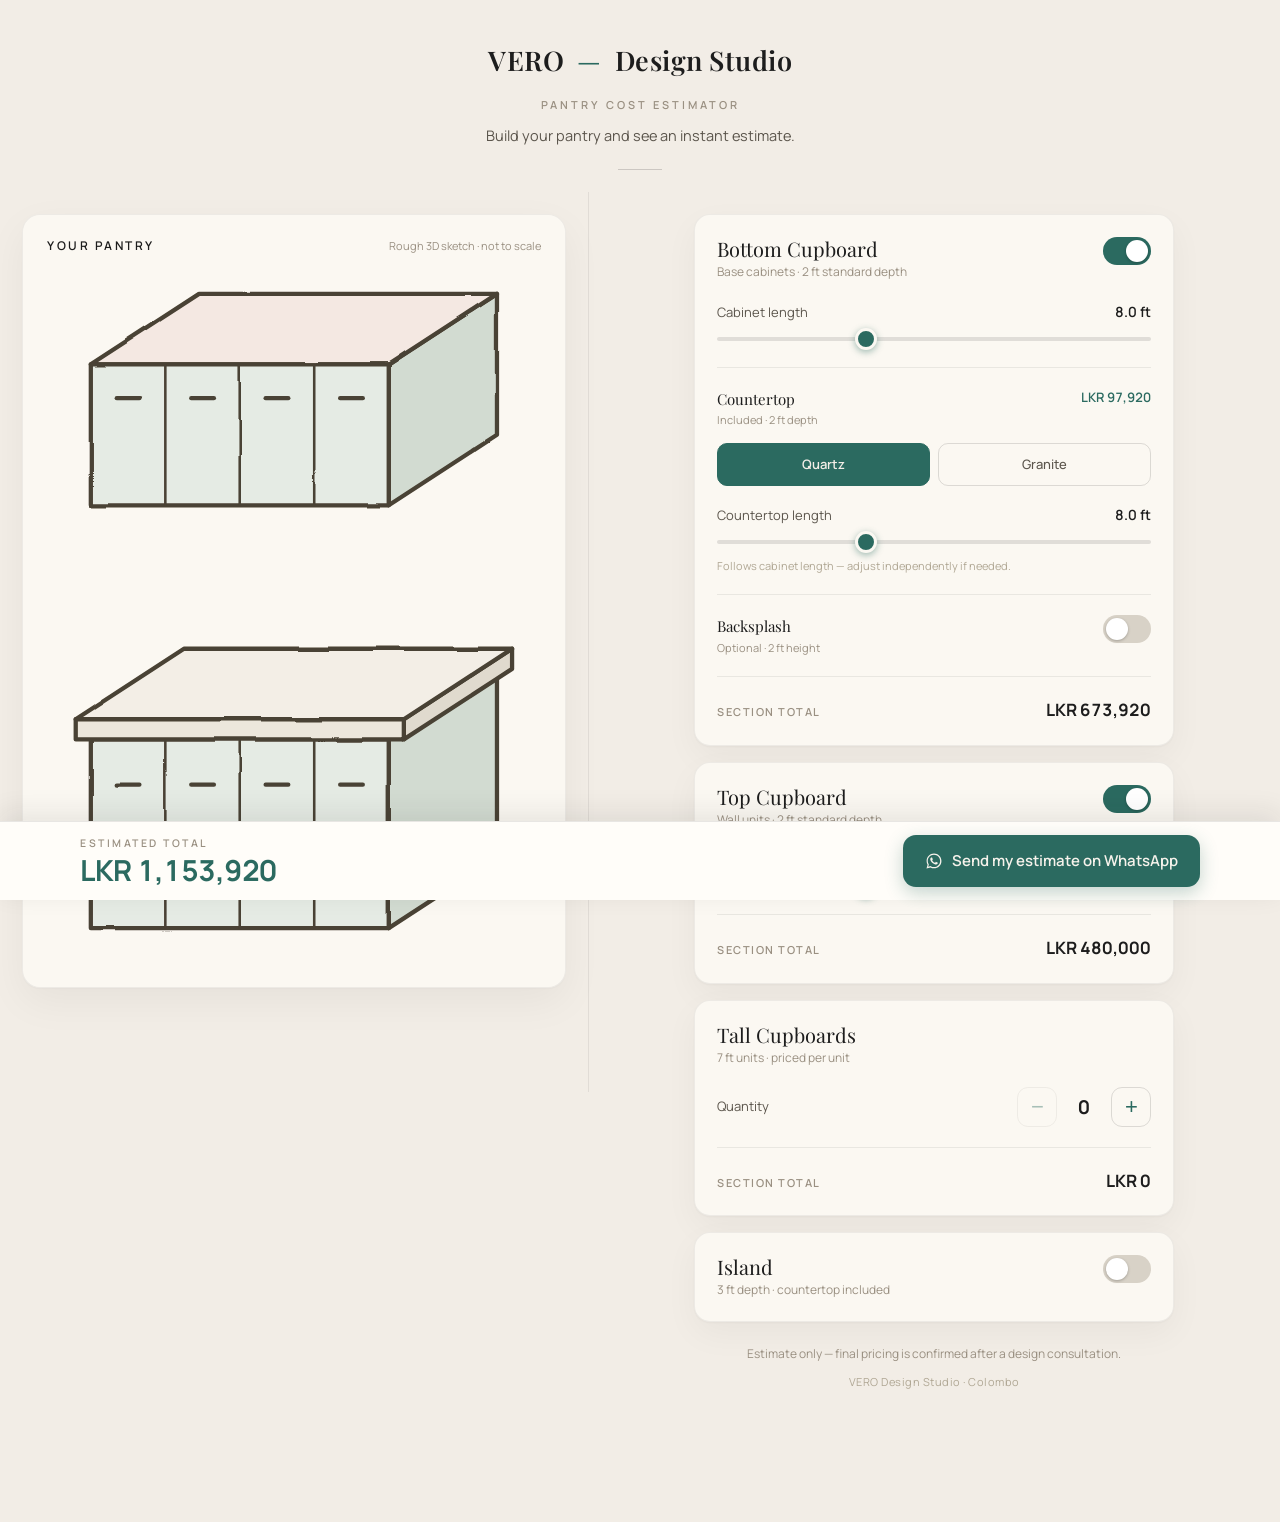
==== calculator-pantry/index.html @ a597f2c3 "Add pantry cost estimator at /calculator-pantry Interactive pantry cost calculator: live 3D sketch p" ====
<!DOCTYPE html>
<html lang="en">
<head>
<meta charset="UTF-8">
<meta name="viewport" content="width=device-width, initial-scale=1, maximum-scale=1">
<title>Pantry Cost Estimator | VERO Design Studio</title>
<meta name="description" content="Build your pantry and get an instant cost estimate from VERO Design Studio — cupboards, countertops, islands and more.">
<!--====================================Analytics tags============================================================= -->
<!-- Google tag (gtag.js) -->
<script async src="https://www.googletagmanager.com/gtag/js?id=G-ZH3P79ZSG1"></script>
<script>
  window.dataLayer = window.dataLayer || [];
  function gtag(){dataLayer.push(arguments);}
  gtag('js', new Date());
  gtag('config', 'G-ZH3P79ZSG1');
</script>
<!--MS Clarity-->
<script type="text/javascript">
    (function(c,l,a,r,i,t,y){
        c[a]=c[a]||function(){(c[a].q=c[a].q||[]).push(arguments)};
        t=l.createElement(r);t.async=1;t.src="https://www.clarity.ms/tag/"+i;
        y=l.getElementsByTagName(r)[0];y.parentNode.insertBefore(t,y);
    })(window, document, "clarity", "script", "x55ze39j1m");
</script>
<!--================================================Analytics tags end==================================================-->
<!-- Meta Pixel Code -->
<script>
!function(f,b,e,v,n,t,s)
{if(f.fbq)return;n=f.fbq=function(){n.callMethod?
n.callMethod.apply(n,arguments):n.queue.push(arguments)};
if(!f._fbq)f._fbq=n;n.push=n;n.loaded=!0;n.version='2.0';
n.queue=[];t=b.createElement(e);t.async=!0;
t.src=v;s=b.getElementsByTagName(e)[0];
s.parentNode.insertBefore(t,s)}(window, document,'script',
'https://connect.facebook.net/en_US/fbevents.js');
fbq('init', '1733209287865139');
fbq('track', 'PageView');
</script>
<noscript><img height="1" width="1" style="display:none"
src="https://www.facebook.com/tr?id=1733209287865139&ev=PageView&noscript=1"
/></noscript>
<!-- End Meta Pixel Code -->
<link rel="icon" type="image/svg+xml" href="../favicon.svg">
<link rel="icon" type="image/png" sizes="32x32" href="../favicon-32.png">
<link rel="apple-touch-icon" href="../apple-touch-icon.png">
<link rel="preconnect" href="https://fonts.googleapis.com">
<link rel="preconnect" href="https://fonts.gstatic.com" crossorigin>
<link href="https://fonts.googleapis.com/css2?family=Playfair+Display:wght@500;600;700&family=Manrope:wght@400;500;600;700&display=swap" rel="stylesheet">
<style>
  :root{
    --bg:#F2EDE6; --card:#FBF8F2; --ink:#1D1D1D;
    --muted:#9A9082; --muted2:#5B554C; --faint:#B0A794;
    --teal:#2B6A60; --teal-deep:#245b52;
    --line:rgba(29,29,29,0.08); --line2:rgba(29,29,29,0.14);
    --serif:'Playfair Display',Georgia,serif; --sans:'Manrope',-apple-system,BlinkMacSystemFont,sans-serif;
  }
  *{box-sizing:border-box;margin:0;padding:0}
  html,body{background:var(--bg);-webkit-font-smoothing:antialiased;text-rendering:optimizeLegibility}
  body{font-family:var(--sans);color:var(--ink);line-height:1.5}
  a{-webkit-tap-highlight-color:transparent}

  /* ---------- header ---------- */
  .vero-brand{text-align:center;padding:40px 20px 22px}
  .vero-brand-mark{font-family:var(--serif);font-size:27px;font-weight:600;letter-spacing:.5px;color:var(--ink)}
  .vero-brand-mark span{color:var(--teal);font-weight:500}
  .vero-eyebrow{font-size:11px;letter-spacing:3px;color:var(--muted);margin-top:16px;text-transform:uppercase;font-weight:600}
  .vero-brand-intro{font-size:14.5px;color:var(--muted2);margin-top:12px;line-height:1.55}
  .vero-brand-rule{width:44px;height:1px;background:rgba(29,29,29,.18);margin:22px auto 0}

  /* ---------- split layout ---------- */
  .vero-split{display:flex;align-items:flex-start}
  .vero-sketch{position:sticky;top:0;height:100vh;width:46%;padding:22px 22px 104px;border-right:1px solid var(--line)}
  .sketch-card{background:var(--card);border:1px solid rgba(29,29,29,.06);border-radius:18px;height:100%;padding:20px;
    box-shadow:0 1px 2px rgba(29,29,29,.03),0 14px 40px rgba(29,29,29,.05);display:flex;flex-direction:column}
  .vero-ctrl{width:54%}
  .vero-ctrl-inner{max-width:520px;margin:0 auto;padding:22px 20px 132px}

  /* ---------- cards ---------- */
  .card{background:var(--card);border:1px solid rgba(29,29,29,.06);border-radius:16px;padding:22px;margin-bottom:16px;
    box-shadow:0 1px 2px rgba(29,29,29,.03),0 12px 34px rgba(29,29,29,.045)}
  .card__head{display:flex;justify-content:space-between;align-items:flex-start;gap:12px}
  .card__title{font-family:var(--serif);font-size:20px;color:var(--ink);line-height:1.15}
  .card__sub{font-size:12px;color:var(--muted);margin-top:3px}
  .sub-title{font-family:var(--serif);font-size:15px;color:var(--ink)}
  .sub-note{font-size:11px;color:var(--muted);margin-top:2px}
  .divider{height:1px;background:var(--line);margin:20px 0}
  .row{display:flex;justify-content:space-between;align-items:flex-start;gap:12px}
  .row-b{display:flex;justify-content:space-between;align-items:baseline}
  .fieldlbl{font-size:13px;color:var(--muted2)}
  .fieldval{font-weight:600;font-size:14px;color:var(--ink);font-variant-numeric:tabular-nums}
  .hint{font-size:11px;color:var(--faint);margin-top:8px}
  .mini-price{font-size:13px;font-weight:600;color:var(--teal);font-variant-numeric:tabular-nums}
  .st-lbl{font-size:11px;letter-spacing:1.5px;text-transform:uppercase;color:var(--muted);font-weight:600}
  .st-val{font-size:17px;font-weight:700;color:var(--ink);font-variant-numeric:tabular-nums}
  .mt20{margin-top:20px}
  .mt18{margin-top:18px}

  /* ---------- range ---------- */
  input[type=range]{-webkit-appearance:none;appearance:none;width:100%;height:4px;border-radius:999px;background:rgba(29,29,29,.12);outline:none;cursor:pointer;margin-top:13px}
  input[type=range]::-webkit-slider-thumb{-webkit-appearance:none;appearance:none;width:22px;height:22px;border-radius:50%;background:var(--teal);cursor:pointer;box-shadow:0 2px 7px rgba(43,106,96,.45);border:3px solid var(--card)}
  input[type=range]::-moz-range-thumb{width:20px;height:20px;border-radius:50%;background:var(--teal);cursor:pointer;border:3px solid var(--card);box-shadow:0 2px 7px rgba(43,106,96,.45)}

  /* ---------- pills ---------- */
  .pills{display:flex;gap:8px;margin-top:14px}
  .pill{flex:1;text-align:center;padding:11px 6px;border-radius:10px;font-family:var(--sans);font-size:13px;cursor:pointer;user-select:none;
    border:1px solid var(--line2);background:transparent;color:var(--muted2);font-weight:500;transition:all .15s}
  .pill:hover{border-color:var(--teal)}
  .pill.active{border-color:var(--teal);background:var(--teal);color:var(--bg);font-weight:600}

  /* ---------- switch ---------- */
  .switch{width:48px;height:28px;border-radius:999px;background:#D8D2C7;padding:3px;cursor:pointer;flex:none;transition:background .2s}
  .switch.on{background:var(--teal)}
  .switch .knob{width:22px;height:22px;border-radius:50%;background:#fff;box-shadow:0 1px 3px rgba(0,0,0,.25);transition:transform .2s}
  .switch.on .knob{transform:translateX(20px)}

  /* ---------- stepper ---------- */
  .stepper{display:flex;align-items:center;gap:16px}
  .stepper button{width:40px;height:40px;border-radius:11px;border:1px solid var(--line2);background:transparent;font-size:22px;color:var(--teal);cursor:pointer;line-height:1;display:flex;align-items:center;justify-content:center}
  .stepper button:disabled{opacity:.4;cursor:not-allowed}
  .stepper .qty{font-size:19px;font-weight:700;color:var(--ink);min-width:22px;text-align:center;font-variant-numeric:tabular-nums}

  .disclaimer{text-align:center;font-size:12px;color:var(--muted);line-height:1.6;margin:22px 10px 10px}
  .foot{text-align:center;font-size:11px;color:var(--faint);margin-top:6px;letter-spacing:.5px}

  /* ---------- sketch blocks ---------- */
  #sketch{display:flex;flex-direction:column;height:100%;min-height:0}
  .sk-block{display:flex;flex-direction:column;min-height:0}
  .sk-block__head{display:flex;justify-content:space-between;align-items:baseline;flex:none;padding:2px 4px 0;gap:10px}
  .sk-block__title{font-size:12px;font-weight:600;letter-spacing:2.5px;text-transform:uppercase;color:var(--ink)}
  .sk-block__sub{font-size:11px;color:var(--muted);white-space:nowrap}
  .sk-block__art{flex:1;min-height:0;display:flex;align-items:center;justify-content:center;padding:2px 0}
  .sk-div{height:1px;background:rgba(29,29,29,.09);margin:6px 4px;flex:none}
  .sk-empty{flex:1;display:flex;align-items:center;justify-content:center;text-align:center;color:var(--faint);font-size:13px;line-height:1.7}

  /* ---------- fixed total bar ---------- */
  .vero-bar{position:fixed;left:0;right:0;bottom:0;z-index:30;background:#FFFDF9;border-top:1px solid rgba(29,29,29,.1);box-shadow:0 -8px 28px rgba(29,29,29,.09);padding:13px 20px calc(13px + env(safe-area-inset-bottom))}
  .vero-bar-inner{max-width:1120px;margin:0 auto;display:flex;justify-content:space-between;align-items:center;gap:18px}
  .vero-bar-lbl{font-size:10.5px;letter-spacing:2.5px;text-transform:uppercase;color:var(--muted);font-weight:600}
  .vero-bar-total{font-size:29px;font-weight:700;color:var(--teal);margin-top:3px;font-variant-numeric:tabular-nums;letter-spacing:-.5px;line-height:1.05}
  .vero-cta{display:flex;align-items:center;justify-content:center;gap:9px;background:var(--teal);color:#F6F2EB;text-decoration:none;font-weight:600;font-size:15px;padding:15px 22px;border-radius:13px;box-shadow:0 6px 18px rgba(43,106,96,.28);flex:none;transition:transform .1s,background .15s}
  .vero-cta:active{transform:scale(.985)}
  .vero-cta:hover{background:var(--teal-deep)}
  .vero-cta svg{flex:none}

  [hidden]{display:none!important}

  @media(max-width:880px){
    .vero-split{flex-direction:column}
    .vero-sketch{width:100%;height:40vh;padding:12px 14px;border-right:none;border-bottom:1px solid var(--line);background:var(--bg);z-index:20;
      box-shadow:0 6px 18px rgba(29,29,29,.06)}
    .vero-ctrl{width:100%}
    .vero-ctrl-inner{padding:20px 16px 188px}
    .vero-brand{padding:26px 20px 16px}
    .vero-brand-mark{font-size:23px}
    .vero-brand-intro{display:none}
    .vero-bar-inner{flex-direction:column;align-items:stretch;gap:12px}
    .vero-cta{width:100%;padding:15px}
    .vero-bar-total{font-size:27px}
  }
  @media(max-width:380px){
    .vero-sketch{height:36vh}
    .vero-bar-total{font-size:24px}
  }
</style>
</head>
<body>
<!-- shared hand-drawn "rough" filter for the sketches -->
<svg width="0" height="0" style="position:absolute" aria-hidden="true"><defs>
  <filter id="rough" x="-4%" y="-4%" width="108%" height="108%">
    <feTurbulence type="fractalNoise" baseFrequency="0.018" numOctaves="2" seed="7" result="n"/>
    <feDisplacementMap in="SourceGraphic" in2="n" scale="2.4" xChannelSelector="R" yChannelSelector="G"/>
  </filter>
</defs></svg>

<header class="vero-brand">
  <div class="vero-brand-mark">VERO&nbsp;&nbsp;<span>—</span>&nbsp;&nbsp;Design Studio</div>
  <div class="vero-eyebrow">Pantry Cost Estimator</div>
  <div class="vero-brand-intro">Build your pantry and see an instant estimate.</div>
  <div class="vero-brand-rule"></div>
</header>

<div class="vero-split">

  <!-- ===================== STICKY SKETCH PANE ===================== -->
  <aside class="vero-sketch">
    <div class="sketch-card">
      <div id="sketch"></div>
    </div>
  </aside>

  <!-- ===================== SCROLLING CONTROLS ===================== -->
  <main class="vero-ctrl">
    <div class="vero-ctrl-inner">

      <!-- BOTTOM CUPBOARD -->
      <section class="card">
        <div class="card__head">
          <div>
            <div class="card__title">Bottom Cupboard</div>
            <div class="card__sub">Base cabinets · 2 ft standard depth</div>
          </div>
          <div class="switch on" id="swBottom" role="switch" aria-checked="true" tabindex="0"><div class="knob"></div></div>
        </div>
        <div id="bodyBottom">
          <div class="mt20">
            <div class="row-b"><label class="fieldlbl">Cabinet length</label><span class="fieldval" id="lbBottomLen">8.0 ft</span></div>
            <input type="range" id="inBottomLen" min="2" max="20" step="0.5" value="8">
          </div>
          <div class="divider"></div>
          <div class="row">
            <div>
              <div class="sub-title">Countertop</div>
              <div class="sub-note">Included · 2 ft depth</div>
            </div>
            <span class="mini-price" id="pxCt">LKR 0</span>
          </div>
          <div class="pills" id="ctPills">
            <div class="pill active" data-v="Quartz">Quartz</div>
            <div class="pill" data-v="Granite">Granite</div>
          </div>
          <div class="mt18">
            <div class="row-b"><label class="fieldlbl">Countertop length</label><span class="fieldval" id="lbCtLen">8.0 ft</span></div>
            <input type="range" id="inCtLen" min="2" max="20" step="0.5" value="8">
            <div class="hint">Follows cabinet length — adjust independently if needed.</div>
          </div>
          <div class="divider"></div>
          <div class="row">
            <div>
              <div class="sub-title">Backsplash</div>
              <div class="sub-note">Optional · 2 ft height</div>
            </div>
            <div class="switch" id="swBs" role="switch" aria-checked="false" tabindex="0"><div class="knob"></div></div>
          </div>
          <div class="pills" id="bsPills" hidden>
            <div class="pill active" data-v="Quartz">Quartz</div>
            <div class="pill" data-v="Granite">Granite</div>
            <div class="pill" data-v="Tempered Glass">Tempered Glass</div>
          </div>
          <div class="divider"></div>
          <div class="row-b"><span class="st-lbl">Section total</span><span class="st-val" id="stBottom">LKR 0</span></div>
        </div>
      </section>

      <!-- TOP CUPBOARD -->
      <section class="card">
        <div class="card__head">
          <div>
            <div class="card__title">Top Cupboard</div>
            <div class="card__sub">Wall units · 2 ft standard depth</div>
          </div>
          <div class="switch on" id="swTop" role="switch" aria-checked="true" tabindex="0"><div class="knob"></div></div>
        </div>
        <div id="bodyTop">
          <div class="mt20">
            <div class="row-b"><label class="fieldlbl">Cabinet length</label><span class="fieldval" id="lbTopLen">8.0 ft</span></div>
            <input type="range" id="inTopLen" min="2" max="20" step="0.5" value="8">
          </div>
          <div class="divider"></div>
          <div class="row-b"><span class="st-lbl">Section total</span><span class="st-val" id="stTop">LKR 0</span></div>
        </div>
      </section>

      <!-- TALL CUPBOARDS -->
      <section class="card">
        <div class="card__head">
          <div>
            <div class="card__title">Tall Cupboards</div>
            <div class="card__sub">7 ft units · priced per unit</div>
          </div>
        </div>
        <div class="row" style="align-items:center;margin-top:20px">
          <label class="fieldlbl">Quantity</label>
          <div class="stepper">
            <button id="tallMinus" aria-label="Fewer">−</button>
            <span class="qty" id="tallQty">0</span>
            <button id="tallPlus" aria-label="More">+</button>
          </div>
        </div>
        <div class="divider"></div>
        <div class="row-b"><span class="st-lbl">Section total</span><span class="st-val" id="stTall">LKR 0</span></div>
      </section>

      <!-- ISLAND -->
      <section class="card">
        <div class="card__head">
          <div>
            <div class="card__title">Island</div>
            <div class="card__sub">3 ft depth · countertop included</div>
          </div>
          <div class="switch" id="swIsland" role="switch" aria-checked="false" tabindex="0"><div class="knob"></div></div>
        </div>
        <div id="bodyIsland" hidden>
          <div class="mt20">
            <div class="row-b"><label class="fieldlbl">Island length</label><span class="fieldval" id="lbIslandLen">5.0 ft</span></div>
            <input type="range" id="inIslandLen" min="3" max="12" step="0.5" value="5">
          </div>
          <div class="divider"></div>
          <div class="row">
            <div>
              <div class="sub-title">Countertop</div>
              <div class="sub-note">Included · 3 ft depth</div>
            </div>
            <span class="mini-price" id="pxIslandCt">LKR 0</span>
          </div>
          <div class="pills" id="islandPills">
            <div class="pill active" data-v="Quartz">Quartz</div>
            <div class="pill" data-v="Granite">Granite</div>
          </div>
          <div class="divider"></div>
          <div class="row-b"><span class="st-lbl">Section total</span><span class="st-val" id="stIsland">LKR 0</span></div>
        </div>
      </section>

      <p class="disclaimer">Estimate only — final pricing is confirmed after a design consultation.</p>
      <div class="foot">VERO Design Studio · Colombo</div>

    </div>
  </main>
</div>

<!-- ===================== FIXED TOTAL BAR ===================== -->
<div class="vero-bar">
  <div class="vero-bar-inner">
    <div>
      <div class="vero-bar-lbl">Estimated Total</div>
      <div class="vero-bar-total" id="barTotal">LKR 0</div>
    </div>
    <a class="vero-cta" id="waLink" href="#" target="_blank" rel="noopener">
      <svg width="18" height="18" viewBox="0 0 24 24" fill="#F6F2EB"><path d="M12.04 2C6.58 2 2.13 6.45 2.13 11.91c0 1.75.46 3.45 1.32 4.95L2 22l5.25-1.38c1.45.79 3.08 1.21 4.79 1.21 5.46 0 9.91-4.45 9.91-9.91S17.5 2 12.04 2zm0 18.15c-1.52 0-3.01-.41-4.3-1.18l-.31-.18-3.12.82.83-3.04-.2-.31a8.24 8.24 0 01-1.26-4.35c0-4.54 3.7-8.23 8.24-8.23 4.54 0 8.23 3.69 8.23 8.23s-3.69 8.24-8.11 8.24zm4.52-6.16c-.25-.12-1.47-.72-1.69-.81-.23-.08-.39-.12-.56.13-.16.25-.64.81-.78.97-.14.17-.29.19-.54.06-.25-.12-1.05-.39-1.99-1.23-.74-.66-1.23-1.47-1.38-1.72-.14-.25-.02-.38.11-.51.11-.11.25-.29.37-.43.12-.14.16-.25.25-.41.08-.17.04-.31-.02-.43-.06-.12-.56-1.34-.76-1.84-.2-.48-.4-.42-.56-.42-.14 0-.31-.02-.47-.02-.16 0-.43.06-.66.31-.23.25-.86.85-.86 2.07 0 1.22.89 2.4 1.01 2.56.12.17 1.75 2.67 4.23 3.74.59.26 1.05.41 1.41.52.59.19 1.13.16 1.56.1.48-.07 1.47-.6 1.68-1.18.21-.58.21-1.07.14-1.18-.06-.11-.22-.17-.47-.29z"/></svg>
      <span>Send my estimate on WhatsApp</span>
    </a>
  </div>
</div>

<script>
(function(){
  "use strict";

  var MARGIN = 1.2;
  var WA = "94767676832";
  var ctRate = { Quartz: 5100, Granite: 4000 };
  var bsRate = { Quartz: 5100, Granite: 4000, "Tempered Glass": 3500 };

  var state = {
    bottomOn: true,  bottomLength: 8,
    countertopMaterial: "Quartz", countertopLength: 8,
    backsplashOn: false, backsplashMaterial: "Quartz",
    topOn: true, topLength: 8,
    tallQty: 0,
    islandOn: false, islandLength: 5, islandMaterial: "Quartz"
  };

  var $ = function(id){ return document.getElementById(id); };
  function fmt(n){ return "LKR " + Math.round(n).toLocaleString("en-US"); }
  function ft(v){ return v.toFixed(1) + " ft"; }

  function calc(){
    var s = state, M = MARGIN;
    var bottomBase = s.bottomOn ? s.bottomLength * 2 * 30000 : 0;
    var ctCost = s.bottomOn ? s.countertopLength * 2 * ctRate[s.countertopMaterial] : 0;
    var bsCost = (s.bottomOn && s.backsplashOn) ? s.countertopLength * 2 * bsRate[s.backsplashMaterial] : 0;
    var bottomModule = (bottomBase + ctCost + bsCost) * M;
    var topModule = (s.topOn ? s.topLength * 2 * 25000 : 0) * M;
    var tallModule = (s.tallQty * 125000) * M;
    var islandBase = s.islandOn ? s.islandLength * 3 * 35000 : 0;
    var islandCt = s.islandOn ? s.islandLength * 3 * ctRate[s.islandMaterial] : 0;
    var islandModule = (islandBase + islandCt) * M;
    var grand = bottomModule + topModule + tallModule + islandModule;
    return { bottomModule:bottomModule, topModule:topModule, tallModule:tallModule, islandModule:islandModule,
             grand:grand, ctCost:ctCost * M, islandCt:islandCt * M };
  }

  /* ================= rough 3D sketch (my style) ================= */
  var SK = { stroke:"#4A4234", body:"#E5EBE4", side:"#D2DBD1", top:"#F4E8E2" };
  function matFront(m){ return { Quartz:"#ECE7DC", Granite:"#7E7F77", "Tempered Glass":"rgba(122,170,164,0.55)" }[m] || "#ECE7DC"; }
  function matTop(m){ return { Quartz:"#F3EEE6", Granite:"#96978E", "Tempered Glass":"rgba(158,200,194,0.6)" }[m] || "#F3EEE6"; }
  function matSide(m){ return { Quartz:"#E0DACE", Granite:"#6B6C64", "Tempered Glass":"rgba(98,152,146,0.6)" }[m] || "#E0DACE"; }

  function boxFn(dx, dy, sw, acc){
    var K = SK.stroke;
    var P = function(a){ return a.map(function(q){ return q[0].toFixed(1) + "," + q[1].toFixed(1); }).join(" "); };
    return function(bx, by, bw, bh, o){
      [[bx,by],[bx+bw,by],[bx,by+bh],[bx+bw,by+bh],[bx+dx,by+dy],[bx+bw+dx,by+dy],[bx+bw+dx,by+bh+dy]].forEach(function(p){
        if(p[0]<acc[0])acc[0]=p[0]; if(p[0]>acc[1])acc[1]=p[0];
        if(p[1]<acc[2])acc[2]=p[1]; if(p[1]>acc[3])acc[3]=p[1];
      });
      var fr=[[bx,by],[bx+bw,by],[bx+bw,by+bh],[bx,by+bh]];
      var tp=[[bx,by],[bx+bw,by],[bx+bw+dx,by+dy],[bx+dx,by+dy]];
      var sd=[[bx+bw,by],[bx+bw+dx,by+dy],[bx+bw+dx,by+bh+dy],[bx+bw,by+bh]];
      var g='<polygon points="'+P(sd)+'" fill="'+o.side+'" stroke="'+K+'" stroke-width="'+sw+'" stroke-linejoin="round"/>'
          +'<polygon points="'+P(tp)+'" fill="'+o.top+'" stroke="'+K+'" stroke-width="'+sw+'" stroke-linejoin="round"/>'
          +'<polygon points="'+P(fr)+'" fill="'+o.front+'" stroke="'+K+'" stroke-width="'+sw+'" stroke-linejoin="round"/>';
      var n = o.panels || 0;
      for(var i=1;i<n;i++){ var px=bx+bw*i/n; g+='<line x1="'+px.toFixed(1)+'" y1="'+by+'" x2="'+px.toFixed(1)+'" y2="'+(by+bh)+'" stroke="'+K+'" stroke-width="'+(sw*0.6).toFixed(2)+'"/>'; }
      if(n>0 && !o.noHandles){ for(var j=0;j<n;j++){ var cx=bx+bw*(j+0.5)/n, hy=by+Math.min(bh*0.24,42), hw=Math.min((bw/n)*0.34,18);
        g+='<line x1="'+(cx-hw/2).toFixed(1)+'" y1="'+hy.toFixed(1)+'" x2="'+(cx+hw/2).toFixed(1)+'" y2="'+hy.toFixed(1)+'" stroke="'+K+'" stroke-width="'+sw+'" stroke-linecap="round"/>'; } }
      return g;
    };
  }
  function wrap(svg, acc){
    var pad = 26;
    var w = (acc[1]-acc[0]) + 2*pad, h = (acc[3]-acc[2]) + 2*pad;
    var vb = (acc[0]-pad).toFixed(1)+" "+(acc[2]-pad).toFixed(1)+" "+w.toFixed(1)+" "+h.toFixed(1);
    return '<svg viewBox="'+vb+'" preserveAspectRatio="xMidYMid meet" style="width:100%;height:100%;display:block;overflow:visible"><g filter="url(#rough)">'+svg+'</g></svg>';
  }
  // MY mechanic: the box WIDTH scales with the length slider (not a fixed box with more doors)
  function wLen(len, lmin, lmax, wmin, wmax){ return wmin + (len - lmin) / (lmax - lmin) * (wmax - wmin); }
  function pWidth(w){ return Math.max(1, Math.round(w / 64)); }   // door count follows the drawn width

  function genPantry(){
    var s = state, BF=SK.body, SF=SK.side, TF=SK.top;
    var dx=86, dy=-56, sw=3.4, x=72;
    var acc=[1e9,-1e9,1e9,-1e9], box=boxFn(dx,dy,sw,acc);
    var botH=150, botY=356, topH=112, topY=58, ctTh=16, oh=12, bsH=54, svg="";
    if(s.topOn){
      var wt = wLen(s.topLength, 2, 20, 120, 470);
      svg += box(x, topY, wt, topH, { front:BF, top:TF, side:SF, panels:pWidth(wt) });
    }
    if(s.bottomOn){
      var wb = wLen(s.bottomLength, 2, 20, 120, 470);
      var wc = wLen(s.countertopLength, 2, 20, 120, 470);
      svg += box(x, botY, wb, botH, { front:BF, top:TF, side:SF, panels:pWidth(wb) });
      if(s.backsplashOn){
        // flat upright panel on the wall behind the counter — an all-vertical face, no top slab
        var cbx = x - oh, cby = botY - ctTh, cbw = wc + 2*oh;
        var bxL = cbx + dx, byB = cby + dy;                       // back-top edge of the countertop
        var bsPts = [[bxL, byB], [bxL + cbw, byB], [bxL + cbw, byB - bsH], [bxL, byB - bsH]];
        bsPts.forEach(function(p){ if(p[0]<acc[0])acc[0]=p[0]; if(p[0]>acc[1])acc[1]=p[0]; if(p[1]<acc[2])acc[2]=p[1]; if(p[1]>acc[3])acc[3]=p[1]; });
        var bsP = bsPts.map(function(q){ return q[0].toFixed(1) + "," + q[1].toFixed(1); }).join(" ");
        svg += '<polygon points="' + bsP + '" fill="' + matFront(s.backsplashMaterial) + '" stroke="' + SK.stroke + '" stroke-width="' + sw + '" stroke-linejoin="round"/>';
      }
      svg += box(x-oh, botY-ctTh, wc+2*oh, ctTh, { front:matFront(s.countertopMaterial), top:matTop(s.countertopMaterial), side:matSide(s.countertopMaterial), panels:0 });
    }
    return wrap(svg, acc);
  }
  function genIsland(){
    var s = state, BF=SK.body, SF=SK.side, TF=SK.top;
    var dx=118, dy=-72, sw=3.4, x=72;
    var acc=[1e9,-1e9,1e9,-1e9], box=boxFn(dx,dy,sw,acc);
    var baseY=210, baseH=134, ctTh=16, oh=14;
    var wi = wLen(s.islandLength, 3, 12, 150, 430);
    var svg = box(x, baseY, wi, baseH, { front:BF, top:TF, side:SF, panels:pWidth(wi) });
    svg += box(x-oh, baseY-ctTh, wi+2*oh, ctTh, { front:matFront(s.islandMaterial), top:matTop(s.islandMaterial), side:matSide(s.islandMaterial), panels:0 });
    return wrap(svg, acc);
  }
  function genTall(){
    var s = state, BF=SK.body, SF=SK.side, TF=SK.top;
    var dx=44, dy=-30, sw=3.4;
    var acc=[1e9,-1e9,1e9,-1e9], box=boxFn(dx,dy,sw,acc);
    var draw=Math.min(s.tallQty,6), unitW=60, gap=22, h=300, x0=40, y0=70, svg="";
    for(var i=0;i<draw;i++) svg += box(x0 + i*(unitW+gap), y0, unitW, h, { front:BF, top:TF, side:SF, panels:2 });
    return wrap(svg, acc);
  }
  function block(title, sub, svg, flex){
    return '<div class="sk-block" style="flex:'+flex+' 1 0">'
      + '<div class="sk-block__head"><span class="sk-block__title">'+title+'</span><span class="sk-block__sub">'+sub+'</span></div>'
      + '<div class="sk-block__art">'+svg+'</div></div>';
  }
  function buildSketch(){
    var s = state, blocks = [];
    if(s.bottomOn || s.topOn) blocks.push(block("Your Pantry", "Rough 3D sketch · not to scale", genPantry(), 1.8));
    if(s.islandOn) blocks.push(block("Island", "3 ft standard width", genIsland(), 1.05));
    if(s.tallQty > 0) blocks.push(block("Tall Cupboards", "× " + s.tallQty + " · 7 ft units", genTall(), 1.05));
    if(!blocks.length) return '<div class="sk-empty">Enable a module to preview<br>your pantry sketch.</div>';
    $("sketch").innerHTML = blocks.join('<div class="sk-div"></div>');
  }

  /* ================= total count-up ================= */
  var lastTotal = 0;
  function animateTotal(to){
    var from = lastTotal; lastTotal = to;
    $("barTotal").textContent = fmt(to);            // definitive value first
    if(from === to || typeof requestAnimationFrame !== "function") return;
    var t0 = null, dur = 520;
    function tick(now){
      if(t0 === null) t0 = now;
      var p = Math.min(1, (now - t0) / dur), e = 1 - Math.pow(1 - p, 3);
      $("barTotal").textContent = fmt(from + (to - from) * e);
      if(p < 1) requestAnimationFrame(tick); else $("barTotal").textContent = fmt(to);
    }
    requestAnimationFrame(tick);
  }

  function setPillActive(container, val){
    [].forEach.call($(container).children, function(b){ b.classList.toggle("active", b.getAttribute("data-v") === val); });
  }

  function render(){
    var s = state, c = calc();
    // labels
    $("lbBottomLen").textContent = ft(s.bottomLength);
    $("lbCtLen").textContent = ft(s.countertopLength);
    $("lbTopLen").textContent = ft(s.topLength);
    $("lbIslandLen").textContent = ft(s.islandLength);
    $("tallQty").textContent = s.tallQty;
    // section totals + mini prices
    $("stBottom").textContent = fmt(c.bottomModule);
    $("pxCt").textContent = fmt(c.ctCost);
    $("stTop").textContent = fmt(c.topModule);
    $("stTall").textContent = fmt(c.tallModule);
    $("stIsland").textContent = fmt(c.islandModule);
    $("pxIslandCt").textContent = fmt(c.islandCt);
    // toggles
    $("swBottom").classList.toggle("on", s.bottomOn); $("bodyBottom").hidden = !s.bottomOn;
    $("swTop").classList.toggle("on", s.topOn); $("bodyTop").hidden = !s.topOn;
    $("swIsland").classList.toggle("on", s.islandOn); $("bodyIsland").hidden = !s.islandOn;
    $("swBs").classList.toggle("on", s.backsplashOn); $("bsPills").hidden = !s.backsplashOn;
    // aria
    $("swBottom").setAttribute("aria-checked", s.bottomOn); $("swTop").setAttribute("aria-checked", s.topOn);
    $("swIsland").setAttribute("aria-checked", s.islandOn); $("swBs").setAttribute("aria-checked", s.backsplashOn);
    // pills
    setPillActive("ctPills", s.countertopMaterial);
    setPillActive("bsPills", s.backsplashMaterial);
    setPillActive("islandPills", s.islandMaterial);
    // stepper limits
    $("tallMinus").disabled = s.tallQty === 0;
    $("tallPlus").disabled = s.tallQty === 12;
    // sketch + total + wa
    buildSketch();
    animateTotal(c.grand);
    $("waLink").href = "https://wa.me/" + WA + "?text=" + encodeURIComponent(waMessage(c));
  }

  function waMessage(c){
    var s = state, L = [];
    L.push("Hello VERO Design Studio — here is my pantry estimate:"); L.push("");
    if(s.bottomOn){
      L.push("• Bottom cupboard — " + ft(s.bottomLength));
      L.push("   Countertop: " + s.countertopMaterial + " (" + ft(s.countertopLength) + ")");
      if(s.backsplashOn) L.push("   Backsplash: " + s.backsplashMaterial);
      L.push("   " + fmt(c.bottomModule));
    }
    if(s.topOn) L.push("• Top cupboard — " + ft(s.topLength) + "   " + fmt(c.topModule));
    if(s.tallQty > 0) L.push("• Tall cupboards — x" + s.tallQty + "   " + fmt(c.tallModule));
    if(s.islandOn) L.push("• Island — " + ft(s.islandLength) + " (" + s.islandMaterial + " top)   " + fmt(c.islandModule));
    L.push(""); L.push("Estimated total: " + fmt(c.grand));
    return L.join("\n");
  }

  /* ================= wiring ================= */
  function toggle(id, prop){
    var el = $(id);
    function flip(){ state[prop] = !state[prop]; render(); }
    el.addEventListener("click", flip);
    el.addEventListener("keydown", function(e){ if(e.key===" "||e.key==="Enter"){ e.preventDefault(); flip(); } });
  }
  toggle("swBottom","bottomOn"); toggle("swTop","topOn"); toggle("swIsland","islandOn"); toggle("swBs","backsplashOn");

  $("inBottomLen").addEventListener("input", function(){
    var v = parseFloat(this.value);
    state.bottomLength = v; state.countertopLength = v;     // countertop follows the cabinet
    $("inCtLen").value = v;
    render();
  });
  $("inCtLen").addEventListener("input", function(){ state.countertopLength = parseFloat(this.value); render(); });
  $("inTopLen").addEventListener("input", function(){ state.topLength = parseFloat(this.value); render(); });
  $("inIslandLen").addEventListener("input", function(){ state.islandLength = parseFloat(this.value); render(); });

  function wirePills(id, prop){
    $(id).addEventListener("click", function(e){
      var b = e.target.closest(".pill"); if(!b) return;
      state[prop] = b.getAttribute("data-v"); render();
    });
  }
  wirePills("ctPills","countertopMaterial");
  wirePills("bsPills","backsplashMaterial");
  wirePills("islandPills","islandMaterial");

  $("tallMinus").addEventListener("click", function(){ state.tallQty = Math.max(0, state.tallQty - 1); render(); });
  $("tallPlus").addEventListener("click", function(){ state.tallQty = Math.min(12, state.tallQty + 1); render(); });

  render();
})();
</script>
</body>
</html>
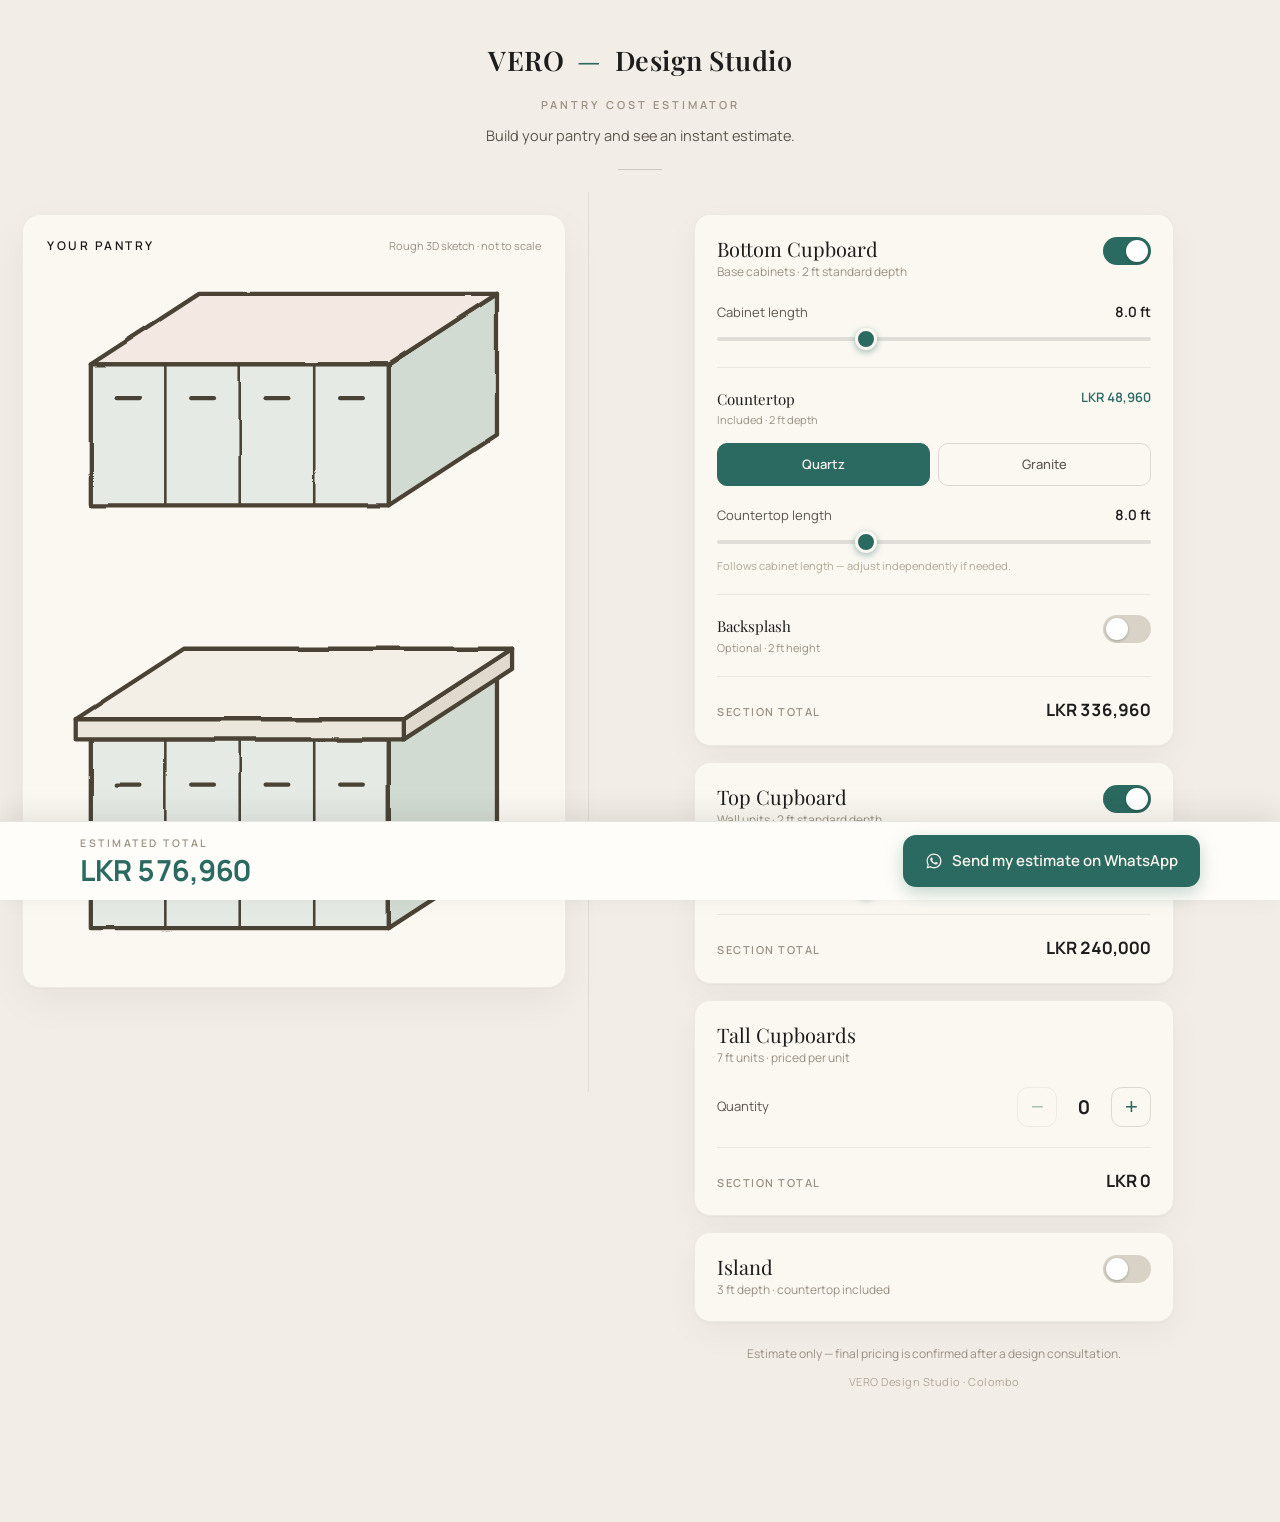
==== commit 80266ad9: "Fix pantry calculator pricing: rates are per linear foot, not per sq ft Remove the 2ft depth / 3ft w" ====
--- a/calculator-pantry/index.html
+++ b/calculator-pantry/index.html
@@ -356,14 +356,15 @@
 
   function calc(){
     var s = state, M = MARGIN;
-    var bottomBase = s.bottomOn ? s.bottomLength * 2 * 30000 : 0;
-    var ctCost = s.bottomOn ? s.countertopLength * 2 * ctRate[s.countertopMaterial] : 0;
-    var bsCost = (s.bottomOn && s.backsplashOn) ? s.countertopLength * 2 * bsRate[s.backsplashMaterial] : 0;
+    // all rates are per LINEAR foot — cost = length x rate (no depth/height multiplier)
+    var bottomBase = s.bottomOn ? s.bottomLength * 30000 : 0;
+    var ctCost = s.bottomOn ? s.countertopLength * ctRate[s.countertopMaterial] : 0;
+    var bsCost = (s.bottomOn && s.backsplashOn) ? s.countertopLength * bsRate[s.backsplashMaterial] : 0;
     var bottomModule = (bottomBase + ctCost + bsCost) * M;
-    var topModule = (s.topOn ? s.topLength * 2 * 25000 : 0) * M;
+    var topModule = (s.topOn ? s.topLength * 25000 : 0) * M;
     var tallModule = (s.tallQty * 125000) * M;
-    var islandBase = s.islandOn ? s.islandLength * 3 * 35000 : 0;
-    var islandCt = s.islandOn ? s.islandLength * 3 * ctRate[s.islandMaterial] : 0;
+    var islandBase = s.islandOn ? s.islandLength * 35000 : 0;
+    var islandCt = s.islandOn ? s.islandLength * ctRate[s.islandMaterial] : 0;
     var islandModule = (islandBase + islandCt) * M;
     var grand = bottomModule + topModule + tallModule + islandModule;
     return { bottomModule:bottomModule, topModule:topModule, tallModule:tallModule, islandModule:islandModule,
@@ -569,6 +570,12 @@
   $("tallMinus").addEventListener("click", function(){ state.tallQty = Math.max(0, state.tallQty - 1); render(); });
   $("tallPlus").addEventListener("click", function(){ state.tallQty = Math.min(12, state.tallQty + 1); render(); });
 
+  // keep sliders in sync with state on load (guards against browser restoring old positions)
+  $("inBottomLen").value = state.bottomLength;
+  $("inCtLen").value = state.countertopLength;
+  $("inTopLen").value = state.topLength;
+  $("inIslandLen").value = state.islandLength;
+
   render();
 })();
 </script>
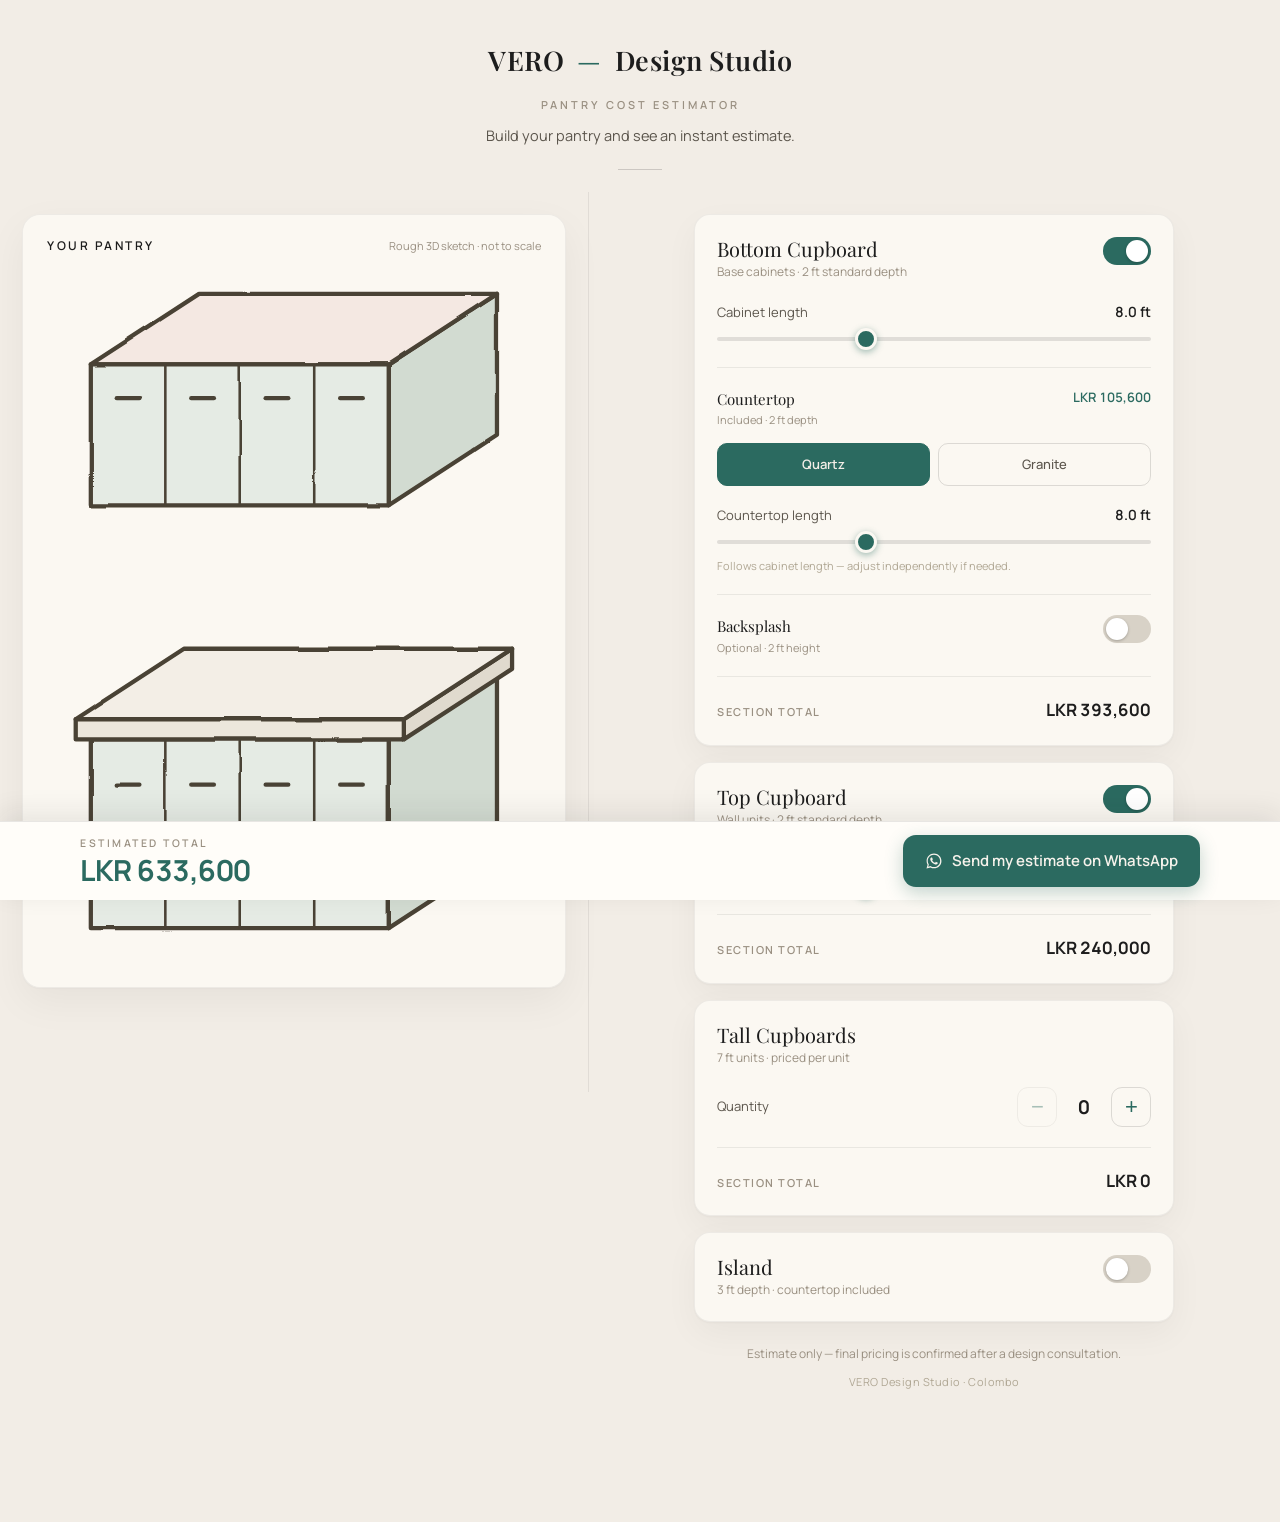
==== commit 30e7a9fe: "Pantry calc: countertops & backsplash priced per square foot Countertop = length x 2ft depth x rate;" ====
--- a/calculator-pantry/index.html
+++ b/calculator-pantry/index.html
@@ -338,8 +338,8 @@
 
   var MARGIN = 1.2;
   var WA = "94767676832";
-  var ctRate = { Quartz: 5100, Granite: 4000 };
-  var bsRate = { Quartz: 5100, Granite: 4000, "Tempered Glass": 3500 };
+  var ctRate = { Quartz: 5500, Granite: 4000 };                       // per SQUARE foot
+  var bsRate = { Quartz: 5500, Granite: 4000, "Tempered Glass": 3500 }; // per SQUARE foot
 
   var state = {
     bottomOn: true,  bottomLength: 8,
@@ -356,15 +356,15 @@
 
   function calc(){
     var s = state, M = MARGIN;
-    // all rates are per LINEAR foot — cost = length x rate (no depth/height multiplier)
+    // cabinets/island/tall are per LINEAR foot; countertops & backsplash are per SQUARE foot (length x standard depth/height)
     var bottomBase = s.bottomOn ? s.bottomLength * 30000 : 0;
-    var ctCost = s.bottomOn ? s.countertopLength * ctRate[s.countertopMaterial] : 0;
-    var bsCost = (s.bottomOn && s.backsplashOn) ? s.countertopLength * bsRate[s.backsplashMaterial] : 0;
+    var ctCost = s.bottomOn ? s.countertopLength * 2 * ctRate[s.countertopMaterial] : 0;                      // 2 ft counter depth
+    var bsCost = (s.bottomOn && s.backsplashOn) ? s.countertopLength * 2 * bsRate[s.backsplashMaterial] : 0;  // 2 ft backsplash height
     var bottomModule = (bottomBase + ctCost + bsCost) * M;
     var topModule = (s.topOn ? s.topLength * 25000 : 0) * M;
     var tallModule = (s.tallQty * 125000) * M;
     var islandBase = s.islandOn ? s.islandLength * 35000 : 0;
-    var islandCt = s.islandOn ? s.islandLength * ctRate[s.islandMaterial] : 0;
+    var islandCt = s.islandOn ? s.islandLength * 3 * ctRate[s.islandMaterial] : 0;                            // 3 ft island width
     var islandModule = (islandBase + islandCt) * M;
     var grand = bottomModule + topModule + tallModule + islandModule;
     return { bottomModule:bottomModule, topModule:topModule, tallModule:tallModule, islandModule:islandModule,
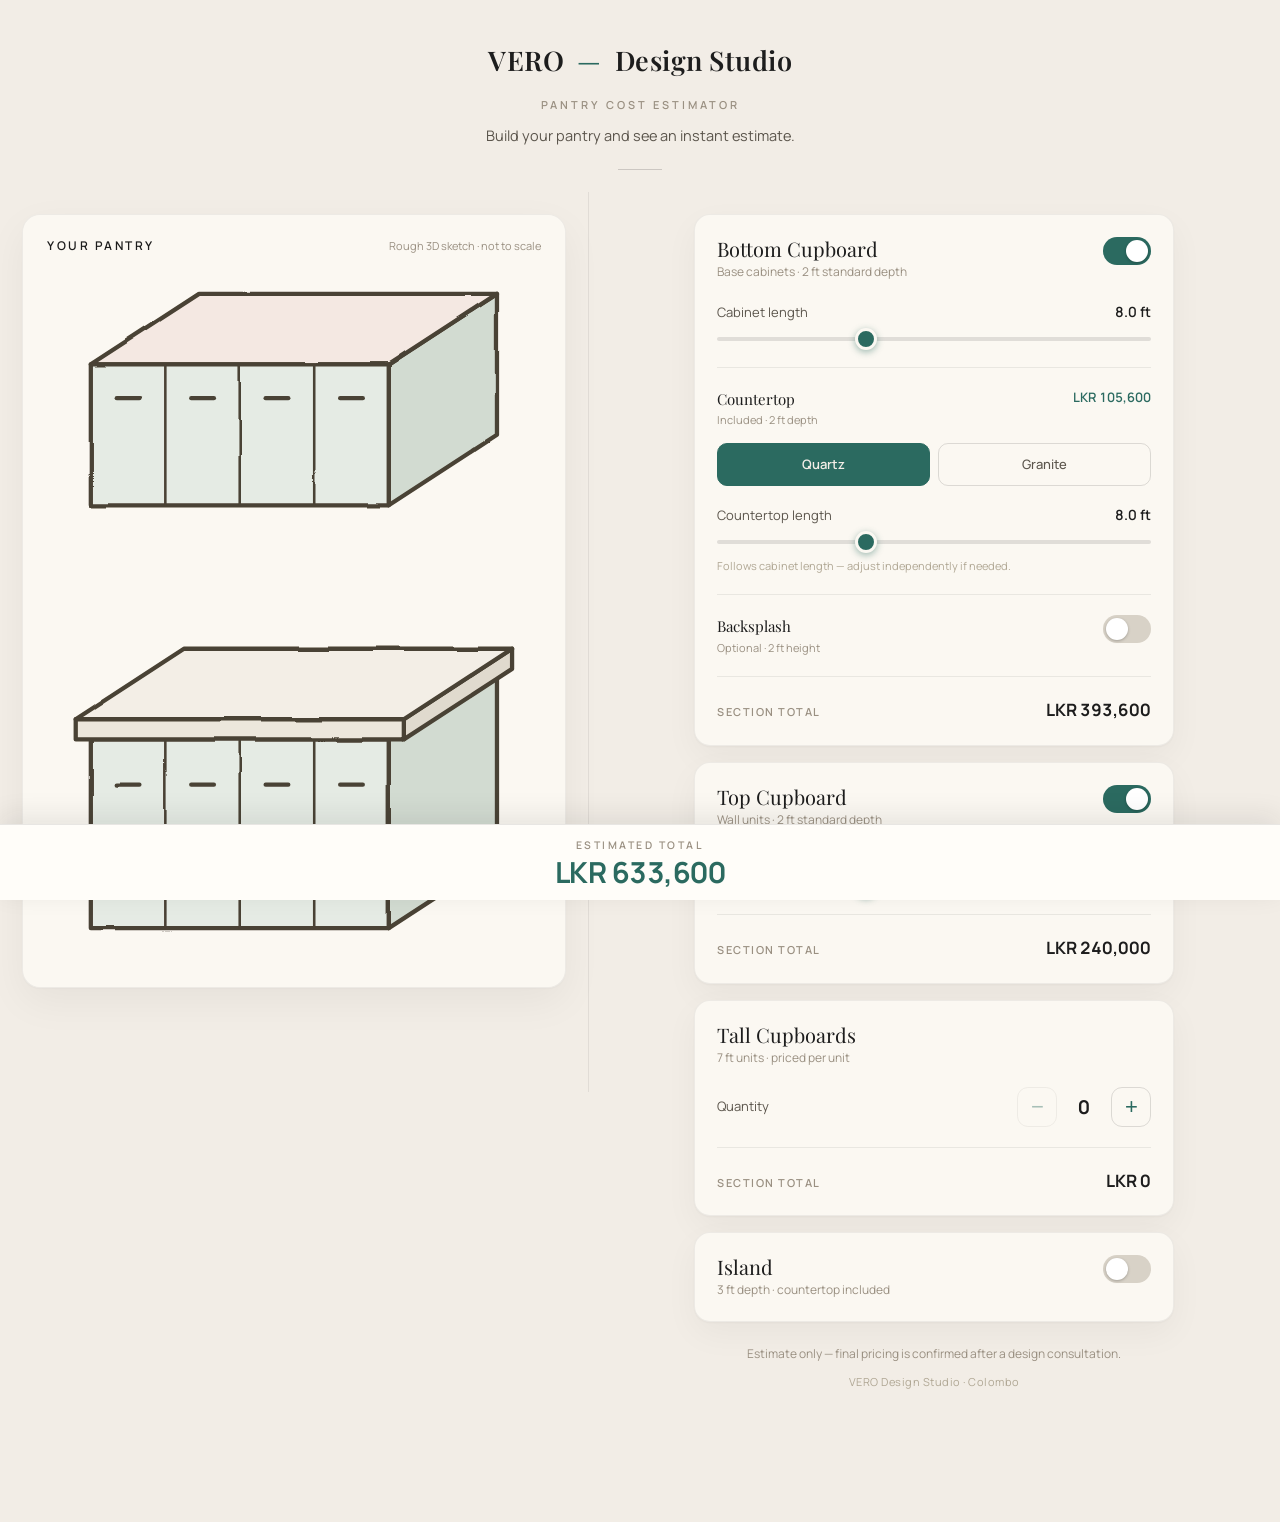
==== commit 19a2b558: "Remove WhatsApp CTA from pantry calculator; center total bar Co-Authored-By: Claude Opus 4.8 <norepl" ====
--- a/calculator-pantry/index.html
+++ b/calculator-pantry/index.html
@@ -134,13 +134,9 @@
 
   /* ---------- fixed total bar ---------- */
   .vero-bar{position:fixed;left:0;right:0;bottom:0;z-index:30;background:#FFFDF9;border-top:1px solid rgba(29,29,29,.1);box-shadow:0 -8px 28px rgba(29,29,29,.09);padding:13px 20px calc(13px + env(safe-area-inset-bottom))}
-  .vero-bar-inner{max-width:1120px;margin:0 auto;display:flex;justify-content:space-between;align-items:center;gap:18px}
+  .vero-bar-inner{max-width:1120px;margin:0 auto;display:flex;justify-content:center;align-items:center;text-align:center;gap:18px}
   .vero-bar-lbl{font-size:10.5px;letter-spacing:2.5px;text-transform:uppercase;color:var(--muted);font-weight:600}
   .vero-bar-total{font-size:29px;font-weight:700;color:var(--teal);margin-top:3px;font-variant-numeric:tabular-nums;letter-spacing:-.5px;line-height:1.05}
-  .vero-cta{display:flex;align-items:center;justify-content:center;gap:9px;background:var(--teal);color:#F6F2EB;text-decoration:none;font-weight:600;font-size:15px;padding:15px 22px;border-radius:13px;box-shadow:0 6px 18px rgba(43,106,96,.28);flex:none;transition:transform .1s,background .15s}
-  .vero-cta:active{transform:scale(.985)}
-  .vero-cta:hover{background:var(--teal-deep)}
-  .vero-cta svg{flex:none}
 
   [hidden]{display:none!important}
 
@@ -149,12 +145,10 @@
     .vero-sketch{width:100%;height:40vh;padding:12px 14px;border-right:none;border-bottom:1px solid var(--line);background:var(--bg);z-index:20;
       box-shadow:0 6px 18px rgba(29,29,29,.06)}
     .vero-ctrl{width:100%}
-    .vero-ctrl-inner{padding:20px 16px 188px}
+    .vero-ctrl-inner{padding:20px 16px 128px}
     .vero-brand{padding:26px 20px 16px}
     .vero-brand-mark{font-size:23px}
     .vero-brand-intro{display:none}
-    .vero-bar-inner{flex-direction:column;align-items:stretch;gap:12px}
-    .vero-cta{width:100%;padding:15px}
     .vero-bar-total{font-size:27px}
   }
   @media(max-width:380px){
@@ -325,10 +319,6 @@
       <div class="vero-bar-lbl">Estimated Total</div>
       <div class="vero-bar-total" id="barTotal">LKR 0</div>
     </div>
-    <a class="vero-cta" id="waLink" href="#" target="_blank" rel="noopener">
-      <svg width="18" height="18" viewBox="0 0 24 24" fill="#F6F2EB"><path d="M12.04 2C6.58 2 2.13 6.45 2.13 11.91c0 1.75.46 3.45 1.32 4.95L2 22l5.25-1.38c1.45.79 3.08 1.21 4.79 1.21 5.46 0 9.91-4.45 9.91-9.91S17.5 2 12.04 2zm0 18.15c-1.52 0-3.01-.41-4.3-1.18l-.31-.18-3.12.82.83-3.04-.2-.31a8.24 8.24 0 01-1.26-4.35c0-4.54 3.7-8.23 8.24-8.23 4.54 0 8.23 3.69 8.23 8.23s-3.69 8.24-8.11 8.24zm4.52-6.16c-.25-.12-1.47-.72-1.69-.81-.23-.08-.39-.12-.56.13-.16.25-.64.81-.78.97-.14.17-.29.19-.54.06-.25-.12-1.05-.39-1.99-1.23-.74-.66-1.23-1.47-1.38-1.72-.14-.25-.02-.38.11-.51.11-.11.25-.29.37-.43.12-.14.16-.25.25-.41.08-.17.04-.31-.02-.43-.06-.12-.56-1.34-.76-1.84-.2-.48-.4-.42-.56-.42-.14 0-.31-.02-.47-.02-.16 0-.43.06-.66.31-.23.25-.86.85-.86 2.07 0 1.22.89 2.4 1.01 2.56.12.17 1.75 2.67 4.23 3.74.59.26 1.05.41 1.41.52.59.19 1.13.16 1.56.1.48-.07 1.47-.6 1.68-1.18.21-.58.21-1.07.14-1.18-.06-.11-.22-.17-.47-.29z"/></svg>
-      <span>Send my estimate on WhatsApp</span>
-    </a>
   </div>
 </div>
 
@@ -337,7 +327,6 @@
   "use strict";
 
   var MARGIN = 1.2;
-  var WA = "94767676832";
   var ctRate = { Quartz: 5500, Granite: 4000 };                       // per SQUARE foot
   var bsRate = { Quartz: 5500, Granite: 4000, "Tempered Glass": 3500 }; // per SQUARE foot
 
@@ -516,26 +505,9 @@
     // stepper limits
     $("tallMinus").disabled = s.tallQty === 0;
     $("tallPlus").disabled = s.tallQty === 12;
-    // sketch + total + wa
+    // sketch + total
     buildSketch();
     animateTotal(c.grand);
-    $("waLink").href = "https://wa.me/" + WA + "?text=" + encodeURIComponent(waMessage(c));
-  }
-
-  function waMessage(c){
-    var s = state, L = [];
-    L.push("Hello VERO Design Studio — here is my pantry estimate:"); L.push("");
-    if(s.bottomOn){
-      L.push("• Bottom cupboard — " + ft(s.bottomLength));
-      L.push("   Countertop: " + s.countertopMaterial + " (" + ft(s.countertopLength) + ")");
-      if(s.backsplashOn) L.push("   Backsplash: " + s.backsplashMaterial);
-      L.push("   " + fmt(c.bottomModule));
-    }
-    if(s.topOn) L.push("• Top cupboard — " + ft(s.topLength) + "   " + fmt(c.topModule));
-    if(s.tallQty > 0) L.push("• Tall cupboards — x" + s.tallQty + "   " + fmt(c.tallModule));
-    if(s.islandOn) L.push("• Island — " + ft(s.islandLength) + " (" + s.islandMaterial + " top)   " + fmt(c.islandModule));
-    L.push(""); L.push("Estimated total: " + fmt(c.grand));
-    return L.join("\n");
   }
 
   /* ================= wiring ================= */
